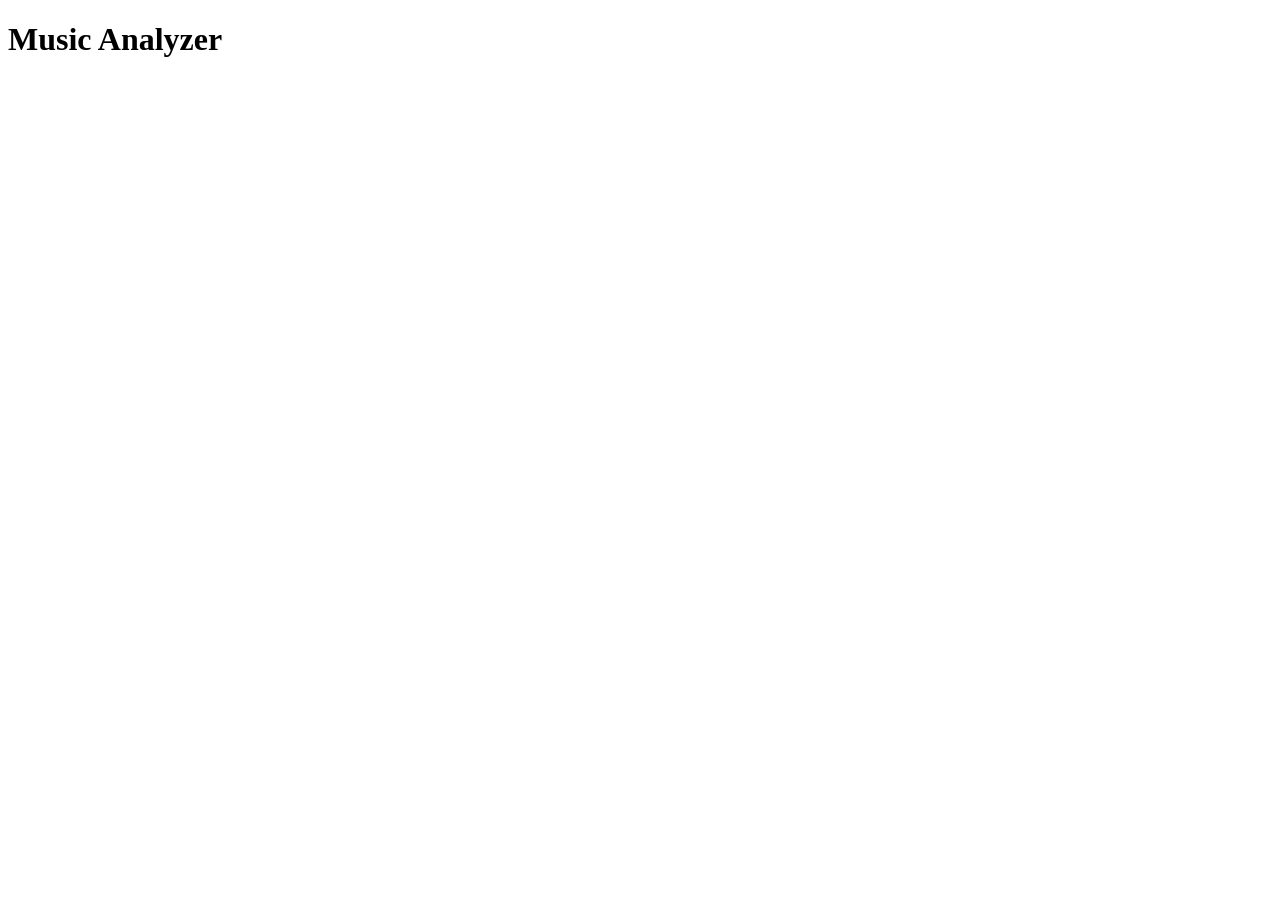
==== index.html @ 55fd47eb "main.py with pandas" ====
<!DOCTYPE html>
<html lang="pt-br">
<head>
    <meta charset="UTF-8">
    <meta name="viewport" content="width=device-width, initial-scale=1.0">
    <title>Music Analyzer</title>
</head>
<body>
    <header>
        <h1>Music Analyzer</h1>
    </header>


    <script src="/frontend/script.js"></script>
</body>
</html>
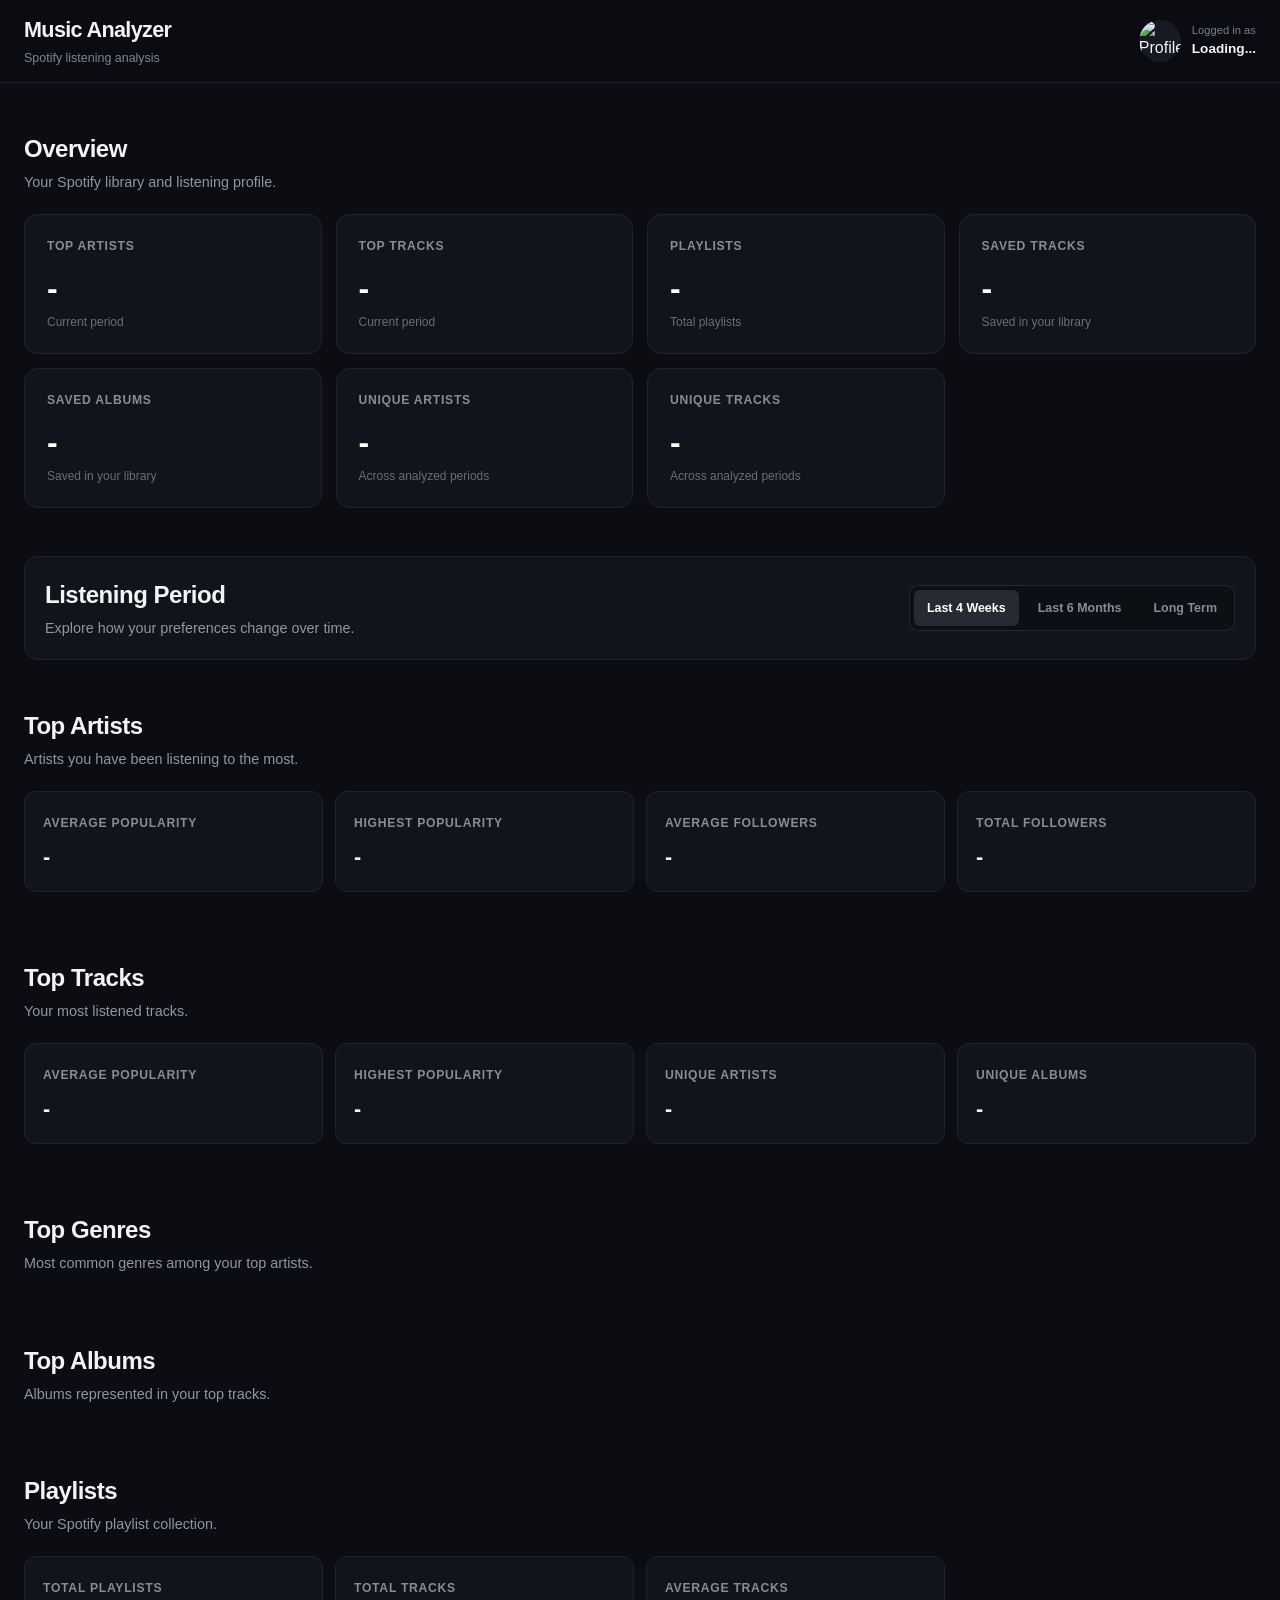
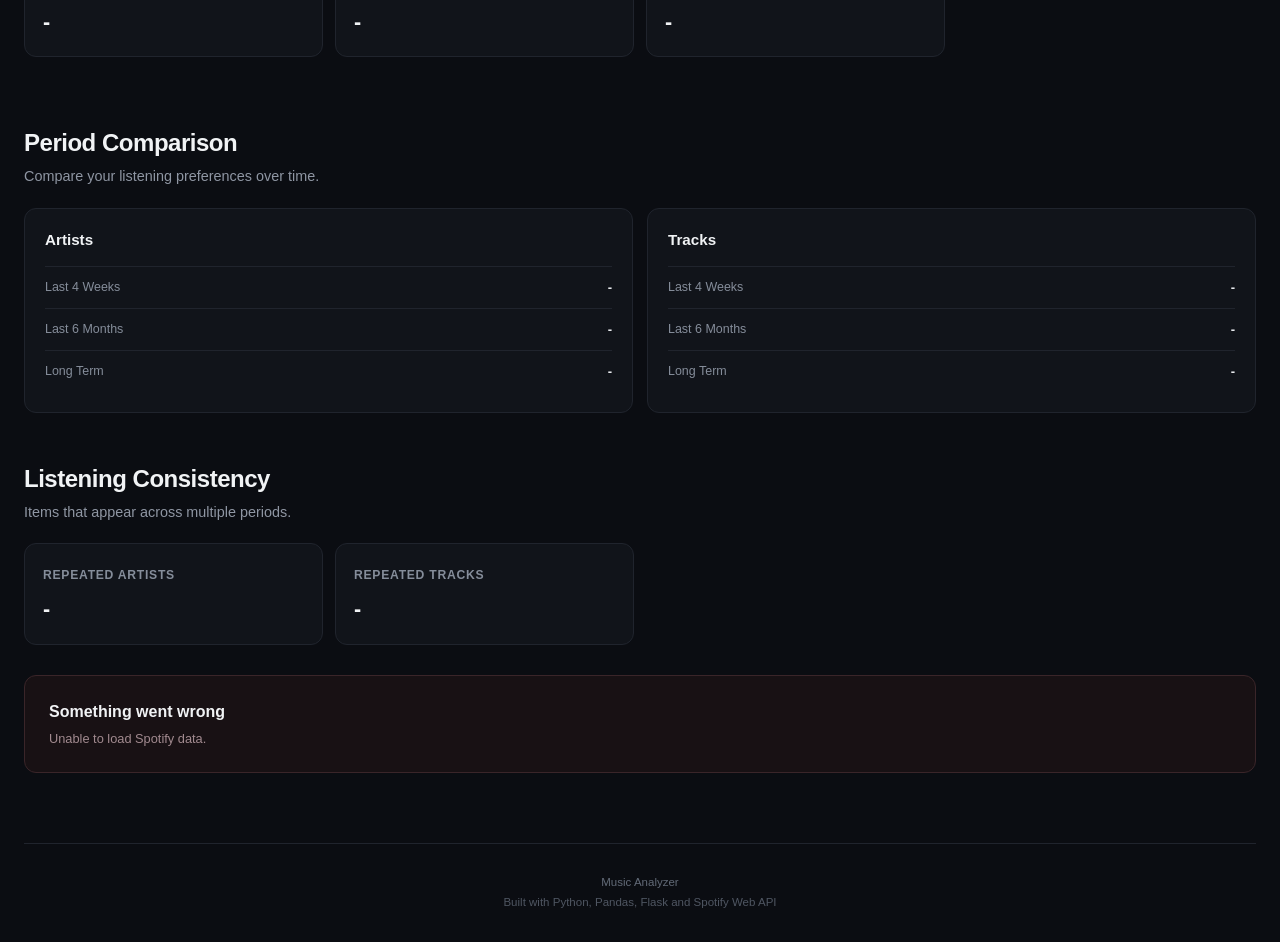
==== commit e0da7125: "Improved by Vibe Coding" ====
--- a/index.html
+++ b/index.html
@@ -1,16 +1,869 @@
 <!DOCTYPE html>
-<html lang="pt-br">
+<html lang="en">
+
 <head>
     <meta charset="UTF-8">
-    <meta name="viewport" content="width=device-width, initial-scale=1.0">
+
+    <meta
+        name="viewport"
+        content="width=device-width, initial-scale=1.0"
+    >
+
     <title>Music Analyzer</title>
+
+    <link
+        rel="stylesheet"
+        href="/frontend/style.css"
+    >
 </head>
+
 <body>
-    <header>
-        <h1>Music Analyzer</h1>
+
+    <!-- =====================================================
+         HEADER
+    ====================================================== -->
+
+    <header class="header">
+
+        <div class="header-content">
+
+            <div class="brand">
+                <h1>Music Analyzer</h1>
+                <p>Spotify listening analysis</p>
+            </div>
+
+
+            <div class="profile">
+
+                <img
+                    id="profile-image"
+                    class="profile-image"
+                    src=""
+                    alt="Profile picture"
+                >
+
+                <div class="profile-info">
+
+                    <span class="profile-label">
+                        Logged in as
+                    </span>
+
+                    <strong id="profile-name">
+                        Loading...
+                    </strong>
+
+                </div>
+
+            </div>
+
+        </div>
+
     </header>
 
 
-    <script src="/frontend/script.js"></script>
+    <!-- =====================================================
+         MAIN
+    ====================================================== -->
+
+    <main class="container">
+
+
+        <!-- =================================================
+             SUMMARY
+        ================================================== -->
+
+        <section class="section">
+
+            <div class="section-header">
+
+                <div>
+                    <h2>Overview</h2>
+                    <p>
+                        Your Spotify library and listening profile.
+                    </p>
+                </div>
+
+            </div>
+
+
+            <div class="summary-grid">
+
+                <article class="stat-card">
+
+                    <span class="stat-label">
+                        Top Artists
+                    </span>
+
+                    <strong
+                        id="summary-artists"
+                        class="stat-value"
+                    >
+                        -
+                    </strong>
+
+                    <span class="stat-description">
+                        Current period
+                    </span>
+
+                </article>
+
+
+                <article class="stat-card">
+
+                    <span class="stat-label">
+                        Top Tracks
+                    </span>
+
+                    <strong
+                        id="summary-tracks"
+                        class="stat-value"
+                    >
+                        -
+                    </strong>
+
+                    <span class="stat-description">
+                        Current period
+                    </span>
+
+                </article>
+
+
+                <article class="stat-card">
+
+                    <span class="stat-label">
+                        Playlists
+                    </span>
+
+                    <strong
+                        id="summary-playlists"
+                        class="stat-value"
+                    >
+                        -
+                    </strong>
+
+                    <span class="stat-description">
+                        Total playlists
+                    </span>
+
+                </article>
+
+
+                <article class="stat-card">
+
+                    <span class="stat-label">
+                        Saved Tracks
+                    </span>
+
+                    <strong
+                        id="summary-saved-tracks"
+                        class="stat-value"
+                    >
+                        -
+                    </strong>
+
+                    <span class="stat-description">
+                        Saved in your library
+                    </span>
+
+                </article>
+
+
+                <article class="stat-card">
+
+                    <span class="stat-label">
+                        Saved Albums
+                    </span>
+
+                    <strong
+                        id="summary-saved-albums"
+                        class="stat-value"
+                    >
+                        -
+                    </strong>
+
+                    <span class="stat-description">
+                        Saved in your library
+                    </span>
+
+                </article>
+
+
+                <article class="stat-card">
+
+                    <span class="stat-label">
+                        Unique Artists
+                    </span>
+
+                    <strong
+                        id="summary-unique-artists"
+                        class="stat-value"
+                    >
+                        -
+                    </strong>
+
+                    <span class="stat-description">
+                        Across analyzed periods
+                    </span>
+
+                </article>
+
+
+                <article class="stat-card">
+
+                    <span class="stat-label">
+                        Unique Tracks
+                    </span>
+
+                    <strong
+                        id="summary-unique-tracks"
+                        class="stat-value"
+                    >
+                        -
+                    </strong>
+
+                    <span class="stat-description">
+                        Across analyzed periods
+                    </span>
+
+                </article>
+
+            </div>
+
+        </section>
+
+
+
+        <!-- =================================================
+             PERIOD SELECTOR
+        ================================================== -->
+
+        <section class="section">
+
+            <div class="period-selector">
+
+                <div>
+
+                    <h2>Listening Period</h2>
+
+                    <p>
+                        Explore how your preferences change over time.
+                    </p>
+
+                </div>
+
+
+                <div class="period-buttons">
+
+                    <button
+                        class="period-button active"
+                        data-period="short_term"
+                    >
+                        Last 4 Weeks
+                    </button>
+
+                    <button
+                        class="period-button"
+                        data-period="medium_term"
+                    >
+                        Last 6 Months
+                    </button>
+
+                    <button
+                        class="period-button"
+                        data-period="long_term"
+                    >
+                        Long Term
+                    </button>
+
+                </div>
+
+            </div>
+
+        </section>
+
+
+
+        <!-- =================================================
+             ARTISTS
+        ================================================== -->
+
+        <section class="section">
+
+            <div class="section-header">
+
+                <div>
+
+                    <h2>Top Artists</h2>
+
+                    <p>
+                        Artists you have been listening to the most.
+                    </p>
+
+                </div>
+
+            </div>
+
+
+            <div class="analysis-grid">
+
+                <article class="analysis-card">
+
+                    <span class="stat-label">
+                        Average Popularity
+                    </span>
+
+                    <strong
+                        id="artists-average-popularity"
+                        class="analysis-value"
+                    >
+                        -
+                    </strong>
+
+                </article>
+
+
+                <article class="analysis-card">
+
+                    <span class="stat-label">
+                        Highest Popularity
+                    </span>
+
+                    <strong
+                        id="artists-highest-popularity"
+                        class="analysis-value"
+                    >
+                        -
+                    </strong>
+
+                </article>
+
+
+                <article class="analysis-card">
+
+                    <span class="stat-label">
+                        Average Followers
+                    </span>
+
+                    <strong
+                        id="artists-average-followers"
+                        class="analysis-value"
+                    >
+                        -
+                    </strong>
+
+                </article>
+
+
+                <article class="analysis-card">
+
+                    <span class="stat-label">
+                        Total Followers
+                    </span>
+
+                    <strong
+                        id="artists-total-followers"
+                        class="analysis-value"
+                    >
+                        -
+                    </strong>
+
+                </article>
+
+            </div>
+
+
+            <div
+                id="artists-list"
+                class="ranking-list"
+            >
+                <!-- Artists inserted by JavaScript -->
+            </div>
+
+        </section>
+
+
+
+        <!-- =================================================
+             TRACKS
+        ================================================== -->
+
+        <section class="section">
+
+            <div class="section-header">
+
+                <div>
+
+                    <h2>Top Tracks</h2>
+
+                    <p>
+                        Your most listened tracks.
+                    </p>
+
+                </div>
+
+            </div>
+
+
+            <div class="analysis-grid">
+
+                <article class="analysis-card">
+
+                    <span class="stat-label">
+                        Average Popularity
+                    </span>
+
+                    <strong
+                        id="tracks-average-popularity"
+                        class="analysis-value"
+                    >
+                        -
+                    </strong>
+
+                </article>
+
+
+                <article class="analysis-card">
+
+                    <span class="stat-label">
+                        Highest Popularity
+                    </span>
+
+                    <strong
+                        id="tracks-highest-popularity"
+                        class="analysis-value"
+                    >
+                        -
+                    </strong>
+
+                </article>
+
+
+                <article class="analysis-card">
+
+                    <span class="stat-label">
+                        Unique Artists
+                    </span>
+
+                    <strong
+                        id="tracks-unique-artists"
+                        class="analysis-value"
+                    >
+                        -
+                    </strong>
+
+                </article>
+
+
+                <article class="analysis-card">
+
+                    <span class="stat-label">
+                        Unique Albums
+                    </span>
+
+                    <strong
+                        id="tracks-unique-albums"
+                        class="analysis-value"
+                    >
+                        -
+                    </strong>
+
+                </article>
+
+            </div>
+
+
+            <div
+                id="tracks-list"
+                class="ranking-list"
+            >
+                <!-- Tracks inserted by JavaScript -->
+            </div>
+
+        </section>
+
+
+
+        <!-- =================================================
+             GENRES
+        ================================================== -->
+
+        <section class="section">
+
+            <div class="section-header">
+
+                <div>
+
+                    <h2>Top Genres</h2>
+
+                    <p>
+                        Most common genres among your top artists.
+                    </p>
+
+                </div>
+
+            </div>
+
+
+            <div
+                id="genres-list"
+                class="genre-list"
+            >
+                <!-- Genres inserted by JavaScript -->
+            </div>
+
+        </section>
+
+
+
+        <!-- =================================================
+             ALBUMS
+        ================================================== -->
+
+        <section class="section">
+
+            <div class="section-header">
+
+                <div>
+
+                    <h2>Top Albums</h2>
+
+                    <p>
+                        Albums represented in your top tracks.
+                    </p>
+
+                </div>
+
+            </div>
+
+
+            <div
+                id="albums-list"
+                class="album-grid"
+            >
+                <!-- Albums inserted by JavaScript -->
+            </div>
+
+        </section>
+
+
+
+        <!-- =================================================
+             PLAYLISTS
+        ================================================== -->
+
+        <section class="section">
+
+            <div class="section-header">
+
+                <div>
+
+                    <h2>Playlists</h2>
+
+                    <p>
+                        Your Spotify playlist collection.
+                    </p>
+
+                </div>
+
+            </div>
+
+
+            <div class="analysis-grid">
+
+                <article class="analysis-card">
+
+                    <span class="stat-label">
+                        Total Playlists
+                    </span>
+
+                    <strong
+                        id="playlist-total"
+                        class="analysis-value"
+                    >
+                        -
+                    </strong>
+
+                </article>
+
+
+                <article class="analysis-card">
+
+                    <span class="stat-label">
+                        Total Tracks
+                    </span>
+
+                    <strong
+                        id="playlist-total-tracks"
+                        class="analysis-value"
+                    >
+                        -
+                    </strong>
+
+                </article>
+
+
+                <article class="analysis-card">
+
+                    <span class="stat-label">
+                        Average Tracks
+                    </span>
+
+                    <strong
+                        id="playlist-average-tracks"
+                        class="analysis-value"
+                    >
+                        -
+                    </strong>
+
+                </article>
+
+            </div>
+
+
+            <div
+                id="playlists-list"
+                class="playlist-grid"
+            >
+                <!-- Playlists inserted by JavaScript -->
+            </div>
+
+        </section>
+
+
+
+        <!-- =================================================
+             PERIOD COMPARISON
+        ================================================== -->
+
+        <section class="section">
+
+            <div class="section-header">
+
+                <div>
+
+                    <h2>Period Comparison</h2>
+
+                    <p>
+                        Compare your listening preferences over time.
+                    </p>
+
+                </div>
+
+            </div>
+
+
+            <div class="comparison-grid">
+
+                <article class="comparison-card">
+
+                    <h3>Artists</h3>
+
+                    <div class="comparison-row">
+
+                        <span>Last 4 Weeks</span>
+
+                        <strong
+                            id="comparison-artists-short"
+                        >
+                            -
+                        </strong>
+
+                    </div>
+
+                    <div class="comparison-row">
+
+                        <span>Last 6 Months</span>
+
+                        <strong
+                            id="comparison-artists-medium"
+                        >
+                            -
+                        </strong>
+
+                    </div>
+
+                    <div class="comparison-row">
+
+                        <span>Long Term</span>
+
+                        <strong
+                            id="comparison-artists-long"
+                        >
+                            -
+                        </strong>
+
+                    </div>
+
+                </article>
+
+
+                <article class="comparison-card">
+
+                    <h3>Tracks</h3>
+
+                    <div class="comparison-row">
+
+                        <span>Last 4 Weeks</span>
+
+                        <strong
+                            id="comparison-tracks-short"
+                        >
+                            -
+                        </strong>
+
+                    </div>
+
+                    <div class="comparison-row">
+
+                        <span>Last 6 Months</span>
+
+                        <strong
+                            id="comparison-tracks-medium"
+                        >
+                            -
+                        </strong>
+
+                    </div>
+
+                    <div class="comparison-row">
+
+                        <span>Long Term</span>
+
+                        <strong
+                            id="comparison-tracks-long"
+                        >
+                            -
+                        </strong>
+
+                    </div>
+
+                </article>
+
+            </div>
+
+        </section>
+
+
+
+        <!-- =================================================
+             CONSISTENCY
+        ================================================== -->
+
+        <section class="section">
+
+            <div class="section-header">
+
+                <div>
+
+                    <h2>Listening Consistency</h2>
+
+                    <p>
+                        Items that appear across multiple periods.
+                    </p>
+
+                </div>
+
+            </div>
+
+
+            <div class="analysis-grid">
+
+                <article class="analysis-card">
+
+                    <span class="stat-label">
+                        Repeated Artists
+                    </span>
+
+                    <strong
+                        id="repeated-artists"
+                        class="analysis-value"
+                    >
+                        -
+                    </strong>
+
+                </article>
+
+
+                <article class="analysis-card">
+
+                    <span class="stat-label">
+                        Repeated Tracks
+                    </span>
+
+                    <strong
+                        id="repeated-tracks"
+                        class="analysis-value"
+                    >
+                        -
+                    </strong>
+
+                </article>
+
+            </div>
+
+        </section>
+
+
+
+        <!-- =================================================
+             LOADING
+        ================================================== -->
+
+        <div
+            id="loading"
+            class="loading"
+        >
+            Loading your Spotify data...
+        </div>
+
+
+        <!-- =================================================
+             ERROR
+        ================================================== -->
+
+        <div
+            id="error"
+            class="error"
+            hidden
+        >
+            <h2>Something went wrong</h2>
+
+            <p id="error-message">
+                Unable to load Spotify data.
+            </p>
+
+        </div>
+
+
+    </main>
+
+
+
+    <!-- =====================================================
+         FOOTER
+    ====================================================== -->
+
+    <footer class="footer">
+
+        <p>
+            Music Analyzer
+        </p>
+
+        <span>
+            Built with Python, Pandas, Flask and Spotify Web API
+        </span>
+
+    </footer>
+
+
+    <!-- =====================================================
+         JAVASCRIPT
+    ====================================================== -->
+
+    <script
+        src="/frontend/script.js"
+    ></script>
+
 </body>
+
 </html>
--- a/frontend/style.css
+++ b/frontend/style.css
@@ -0,0 +1,1017 @@
+/* ============================================================
+   RESET
+============================================================ */
+
+* {
+    margin: 0;
+    padding: 0;
+    box-sizing: border-box;
+}
+
+
+html {
+    scroll-behavior: smooth;
+}
+
+
+body {
+    min-height: 100vh;
+
+    background: #0b0d12;
+    color: #f1f3f5;
+
+    font-family:
+        Inter,
+        -apple-system,
+        BlinkMacSystemFont,
+        "Segoe UI",
+        sans-serif;
+
+    line-height: 1.5;
+}
+
+
+/* ============================================================
+   GLOBAL
+============================================================ */
+
+button {
+    font: inherit;
+}
+
+
+img {
+    display: block;
+    max-width: 100%;
+}
+
+
+.container {
+    width: min(1400px, calc(100% - 48px));
+
+    margin: 0 auto;
+}
+
+
+.section {
+    margin-top: 48px;
+}
+
+
+.section-header {
+    display: flex;
+    justify-content: space-between;
+    align-items: flex-end;
+
+    gap: 24px;
+
+    margin-bottom: 20px;
+}
+
+
+.section-header h2,
+.period-selector h2 {
+    font-size: 1.5rem;
+    font-weight: 700;
+    letter-spacing: -0.02em;
+}
+
+
+.section-header p,
+.period-selector p {
+    margin-top: 5px;
+
+    color: #8f96a3;
+
+    font-size: 0.9rem;
+}
+
+
+/* ============================================================
+   HEADER
+============================================================ */
+
+.header {
+    position: sticky;
+    top: 0;
+    z-index: 100;
+
+    border-bottom: 1px solid #20242d;
+
+    background: rgba(11, 13, 18, 0.88);
+
+    backdrop-filter: blur(16px);
+}
+
+
+.header-content {
+    width: min(1400px, calc(100% - 48px));
+
+    min-height: 82px;
+
+    margin: 0 auto;
+
+    display: flex;
+    justify-content: space-between;
+    align-items: center;
+
+    gap: 24px;
+}
+
+
+.brand h1 {
+    font-size: 1.35rem;
+    font-weight: 750;
+    letter-spacing: -0.03em;
+}
+
+
+.brand p {
+    margin-top: 2px;
+
+    color: #7f8794;
+
+    font-size: 0.78rem;
+}
+
+
+.profile {
+    display: flex;
+    align-items: center;
+
+    gap: 11px;
+}
+
+
+.profile-image {
+    width: 42px;
+    height: 42px;
+
+    border-radius: 50%;
+
+    object-fit: cover;
+
+    background: #171a21;
+}
+
+
+.profile-info {
+    display: flex;
+    flex-direction: column;
+}
+
+
+.profile-label {
+    color: #777f8c;
+
+    font-size: 0.7rem;
+}
+
+
+.profile-info strong {
+    font-size: 0.85rem;
+    font-weight: 600;
+}
+
+
+/* ============================================================
+   SUMMARY CARDS
+============================================================ */
+
+.summary-grid {
+    display: grid;
+
+    grid-template-columns:
+        repeat(4, minmax(0, 1fr));
+
+    gap: 14px;
+}
+
+
+.stat-card {
+    min-height: 140px;
+
+    padding: 22px;
+
+    display: flex;
+    flex-direction: column;
+    justify-content: space-between;
+
+    border: 1px solid #20242d;
+    border-radius: 14px;
+
+    background: #11141a;
+
+    transition:
+        transform 0.2s ease,
+        border-color 0.2s ease,
+        background 0.2s ease;
+}
+
+
+.stat-card:hover {
+    transform: translateY(-2px);
+
+    border-color: #343a46;
+
+    background: #141820;
+}
+
+
+.stat-label {
+    color: #858d9a;
+
+    font-size: 0.76rem;
+    font-weight: 600;
+
+    text-transform: uppercase;
+    letter-spacing: 0.06em;
+}
+
+
+.stat-value {
+    margin-top: 8px;
+
+    color: #ffffff;
+
+    font-size: 2rem;
+    font-weight: 750;
+
+    letter-spacing: -0.04em;
+}
+
+
+.stat-description {
+    color: #666e7b;
+
+    font-size: 0.75rem;
+}
+
+
+/* ============================================================
+   PERIOD SELECTOR
+============================================================ */
+
+.period-selector {
+    padding: 20px;
+
+    display: flex;
+    justify-content: space-between;
+    align-items: center;
+
+    gap: 24px;
+
+    border: 1px solid #20242d;
+    border-radius: 14px;
+
+    background: #11141a;
+}
+
+
+.period-buttons {
+    display: flex;
+
+    gap: 6px;
+
+    padding: 4px;
+
+    border: 1px solid #242934;
+    border-radius: 9px;
+
+    background: #0c0f14;
+}
+
+
+.period-button {
+    padding: 9px 13px;
+
+    border: 0;
+    border-radius: 6px;
+
+    background: transparent;
+    color: #858d9a;
+
+    cursor: pointer;
+
+    font-size: 0.78rem;
+    font-weight: 600;
+
+    transition:
+        color 0.2s ease,
+        background 0.2s ease;
+}
+
+
+.period-button:hover {
+    color: #ffffff;
+}
+
+
+.period-button.active {
+    background: #252a34;
+    color: #ffffff;
+}
+
+
+/* ============================================================
+   ANALYSIS CARDS
+============================================================ */
+
+.analysis-grid {
+    display: grid;
+
+    grid-template-columns:
+        repeat(4, minmax(0, 1fr));
+
+    gap: 12px;
+
+    margin-bottom: 20px;
+}
+
+
+.analysis-card {
+    padding: 18px;
+
+    border: 1px solid #20242d;
+    border-radius: 12px;
+
+    background: #11141a;
+}
+
+
+.analysis-value {
+    display: block;
+
+    margin-top: 7px;
+
+    font-size: 1.35rem;
+    font-weight: 700;
+
+    letter-spacing: -0.02em;
+}
+
+
+/* ============================================================
+   RANKING LIST
+============================================================ */
+
+.ranking-list {
+    display: flex;
+    flex-direction: column;
+
+    gap: 8px;
+}
+
+
+/*
+    These classes are intended for elements
+    created dynamically by script.js.
+*/
+
+.ranking-item {
+    min-height: 70px;
+
+    padding: 10px 14px;
+
+    display: flex;
+    align-items: center;
+
+    gap: 14px;
+
+    border: 1px solid #20242d;
+    border-radius: 11px;
+
+    background: #11141a;
+
+    transition:
+        border-color 0.2s ease,
+        background 0.2s ease;
+}
+
+
+.ranking-item:hover {
+    border-color: #343a46;
+    background: #141820;
+}
+
+
+.ranking-position {
+    width: 28px;
+
+    color: #666e7b;
+
+    font-size: 0.8rem;
+    font-weight: 700;
+
+    text-align: center;
+}
+
+
+.ranking-image {
+    width: 48px;
+    height: 48px;
+
+    flex-shrink: 0;
+
+    object-fit: cover;
+
+    border-radius: 8px;
+
+    background: #191d25;
+}
+
+
+.ranking-info {
+    min-width: 0;
+
+    flex: 1;
+}
+
+
+.ranking-name {
+    overflow: hidden;
+
+    color: #f4f5f7;
+
+    font-size: 0.9rem;
+    font-weight: 650;
+
+    white-space: nowrap;
+    text-overflow: ellipsis;
+}
+
+
+.ranking-subtitle {
+    margin-top: 2px;
+
+    overflow: hidden;
+
+    color: #777f8c;
+
+    font-size: 0.75rem;
+
+    white-space: nowrap;
+    text-overflow: ellipsis;
+}
+
+
+.ranking-value {
+    color: #aeb5c0;
+
+    font-size: 0.78rem;
+    font-weight: 600;
+}
+
+
+/* ============================================================
+   GENRES
+============================================================ */
+
+.genre-list {
+    display: flex;
+    flex-wrap: wrap;
+
+    gap: 9px;
+}
+
+
+.genre-item {
+    padding: 9px 12px;
+
+    display: flex;
+    align-items: center;
+
+    gap: 8px;
+
+    border: 1px solid #252a34;
+    border-radius: 8px;
+
+    background: #11141a;
+}
+
+
+.genre-name {
+    color: #dce0e6;
+
+    font-size: 0.8rem;
+    font-weight: 600;
+}
+
+
+.genre-count {
+    min-width: 22px;
+
+    padding: 2px 6px;
+
+    border-radius: 5px;
+
+    background: #20252e;
+
+    color: #8f97a4;
+
+    font-size: 0.68rem;
+
+    text-align: center;
+}
+
+
+/* ============================================================
+   ALBUMS
+============================================================ */
+
+.album-grid {
+    display: grid;
+
+    grid-template-columns:
+        repeat(6, minmax(0, 1fr));
+
+    gap: 12px;
+}
+
+
+.album-card {
+    overflow: hidden;
+
+    border: 1px solid #20242d;
+    border-radius: 12px;
+
+    background: #11141a;
+
+    transition:
+        transform 0.2s ease,
+        border-color 0.2s ease;
+}
+
+
+.album-card:hover {
+    transform: translateY(-3px);
+
+    border-color: #343a46;
+}
+
+
+.album-image {
+    width: 100%;
+    aspect-ratio: 1;
+
+    object-fit: cover;
+
+    background: #191d25;
+}
+
+
+.album-info {
+    padding: 12px;
+}
+
+
+.album-name {
+    overflow: hidden;
+
+    color: #f0f2f5;
+
+    font-size: 0.82rem;
+    font-weight: 650;
+
+    white-space: nowrap;
+    text-overflow: ellipsis;
+}
+
+
+.album-artist {
+    margin-top: 3px;
+
+    overflow: hidden;
+
+    color: #747c89;
+
+    font-size: 0.72rem;
+
+    white-space: nowrap;
+    text-overflow: ellipsis;
+}
+
+
+/* ============================================================
+   PLAYLISTS
+============================================================ */
+
+.playlist-grid {
+    display: grid;
+
+    grid-template-columns:
+        repeat(4, minmax(0, 1fr));
+
+    gap: 12px;
+}
+
+
+.playlist-card {
+    padding: 12px;
+
+    display: flex;
+    align-items: center;
+
+    gap: 12px;
+
+    border: 1px solid #20242d;
+    border-radius: 11px;
+
+    background: #11141a;
+
+    transition:
+        border-color 0.2s ease,
+        background 0.2s ease;
+}
+
+
+.playlist-card:hover {
+    border-color: #343a46;
+    background: #141820;
+}
+
+
+.playlist-image {
+    width: 52px;
+    height: 52px;
+
+    flex-shrink: 0;
+
+    object-fit: cover;
+
+    border-radius: 8px;
+
+    background: #191d25;
+}
+
+
+.playlist-info {
+    min-width: 0;
+}
+
+
+.playlist-name {
+    overflow: hidden;
+
+    color: #f0f2f5;
+
+    font-size: 0.82rem;
+    font-weight: 650;
+
+    white-space: nowrap;
+    text-overflow: ellipsis;
+}
+
+
+.playlist-tracks {
+    margin-top: 3px;
+
+    color: #737b88;
+
+    font-size: 0.7rem;
+}
+
+
+/* ============================================================
+   COMPARISON
+============================================================ */
+
+.comparison-grid {
+    display: grid;
+
+    grid-template-columns:
+        repeat(2, minmax(0, 1fr));
+
+    gap: 14px;
+}
+
+
+.comparison-card {
+    padding: 20px;
+
+    border: 1px solid #20242d;
+    border-radius: 12px;
+
+    background: #11141a;
+}
+
+
+.comparison-card h3 {
+    margin-bottom: 14px;
+
+    font-size: 0.95rem;
+    font-weight: 700;
+}
+
+
+.comparison-row {
+    min-height: 42px;
+
+    display: flex;
+    justify-content: space-between;
+    align-items: center;
+
+    border-top: 1px solid #20242d;
+
+    color: #858d9a;
+
+    font-size: 0.78rem;
+}
+
+
+.comparison-row strong {
+    color: #e7e9ed;
+
+    font-size: 0.82rem;
+}
+
+
+/* ============================================================
+   LOADING
+============================================================ */
+
+.loading {
+    padding: 60px 20px;
+
+    color: #747c89;
+
+    font-size: 0.85rem;
+
+    text-align: center;
+}
+
+
+.loading.hidden {
+    display: none;
+}
+
+
+/* ============================================================
+   ERROR
+============================================================ */
+
+.error {
+    margin-top: 30px;
+
+    padding: 24px;
+
+    border: 1px solid #3a2529;
+    border-radius: 12px;
+
+    background: #181114;
+}
+
+
+.error h2 {
+    font-size: 1rem;
+}
+
+
+.error p {
+    margin-top: 5px;
+
+    color: #a18a8f;
+
+    font-size: 0.8rem;
+}
+
+
+/* ============================================================
+   FOOTER
+============================================================ */
+
+.footer {
+    width: min(1400px, calc(100% - 48px));
+
+    margin: 70px auto 0;
+
+    padding: 30px 0;
+
+    border-top: 1px solid #20242d;
+
+    color: #626a77;
+
+    font-size: 0.72rem;
+
+    text-align: center;
+}
+
+
+.footer span {
+    display: block;
+
+    margin-top: 3px;
+
+    color: #4f5662;
+}
+
+
+/* ============================================================
+   RESPONSIVE - TABLET
+============================================================ */
+
+@media (max-width: 1100px) {
+
+    .summary-grid {
+        grid-template-columns:
+            repeat(3, minmax(0, 1fr));
+    }
+
+
+    .analysis-grid {
+        grid-template-columns:
+            repeat(2, minmax(0, 1fr));
+    }
+
+
+    .album-grid {
+        grid-template-columns:
+            repeat(4, minmax(0, 1fr));
+    }
+
+
+    .playlist-grid {
+        grid-template-columns:
+            repeat(2, minmax(0, 1fr));
+    }
+
+}
+
+
+/* ============================================================
+   RESPONSIVE - MOBILE
+============================================================ */
+
+@media (max-width: 700px) {
+
+    .container {
+        width: min(100% - 24px, 1400px);
+    }
+
+
+    .header-content {
+        width: calc(100% - 24px);
+
+        min-height: 70px;
+    }
+
+
+    .brand p {
+        display: none;
+    }
+
+
+    .profile-label {
+        display: none;
+    }
+
+
+    .profile-image {
+        width: 36px;
+        height: 36px;
+    }
+
+
+    .summary-grid {
+        grid-template-columns:
+            repeat(2, minmax(0, 1fr));
+
+        gap: 9px;
+    }
+
+
+    .stat-card {
+        min-height: 115px;
+
+        padding: 15px;
+    }
+
+
+    .stat-value {
+        font-size: 1.55rem;
+    }
+
+
+    .section {
+        margin-top: 34px;
+    }
+
+
+    .section-header {
+        align-items: flex-start;
+
+        flex-direction: column;
+
+        gap: 5px;
+    }
+
+
+    .period-selector {
+        align-items: flex-start;
+
+        flex-direction: column;
+
+        padding: 16px;
+    }
+
+
+    .period-buttons {
+        width: 100%;
+
+        overflow-x: auto;
+    }
+
+
+    .period-button {
+        flex: 1;
+
+        white-space: nowrap;
+    }
+
+
+    .analysis-grid {
+        grid-template-columns:
+            repeat(2, minmax(0, 1fr));
+
+        gap: 9px;
+    }
+
+
+    .analysis-card {
+        padding: 14px;
+    }
+
+
+    .analysis-value {
+        font-size: 1.1rem;
+    }
+
+
+    .album-grid {
+        grid-template-columns:
+            repeat(2, minmax(0, 1fr));
+    }
+
+
+    .playlist-grid {
+        grid-template-columns:
+            1fr;
+    }
+
+
+    .comparison-grid {
+        grid-template-columns:
+            1fr;
+    }
+
+
+    .ranking-item {
+        padding: 9px 10px;
+    }
+
+
+    .ranking-image {
+        width: 42px;
+        height: 42px;
+    }
+
+
+    .ranking-value {
+        display: none;
+    }
+
+
+    .footer {
+        width: calc(100% - 24px);
+    }
+
+}
+
+
+/* ============================================================
+   RESPONSIVE - SMALL MOBILE
+============================================================ */
+
+@media (max-width: 420px) {
+
+    .summary-grid {
+        grid-template-columns: 1fr;
+    }
+
+
+    .analysis-grid {
+        grid-template-columns: 1fr;
+    }
+
+
+    .profile-info {
+        display: none;
+    }
+
+
+    .album-grid {
+        grid-template-columns:
+            repeat(2, minmax(0, 1fr));
+    }
+
+}
